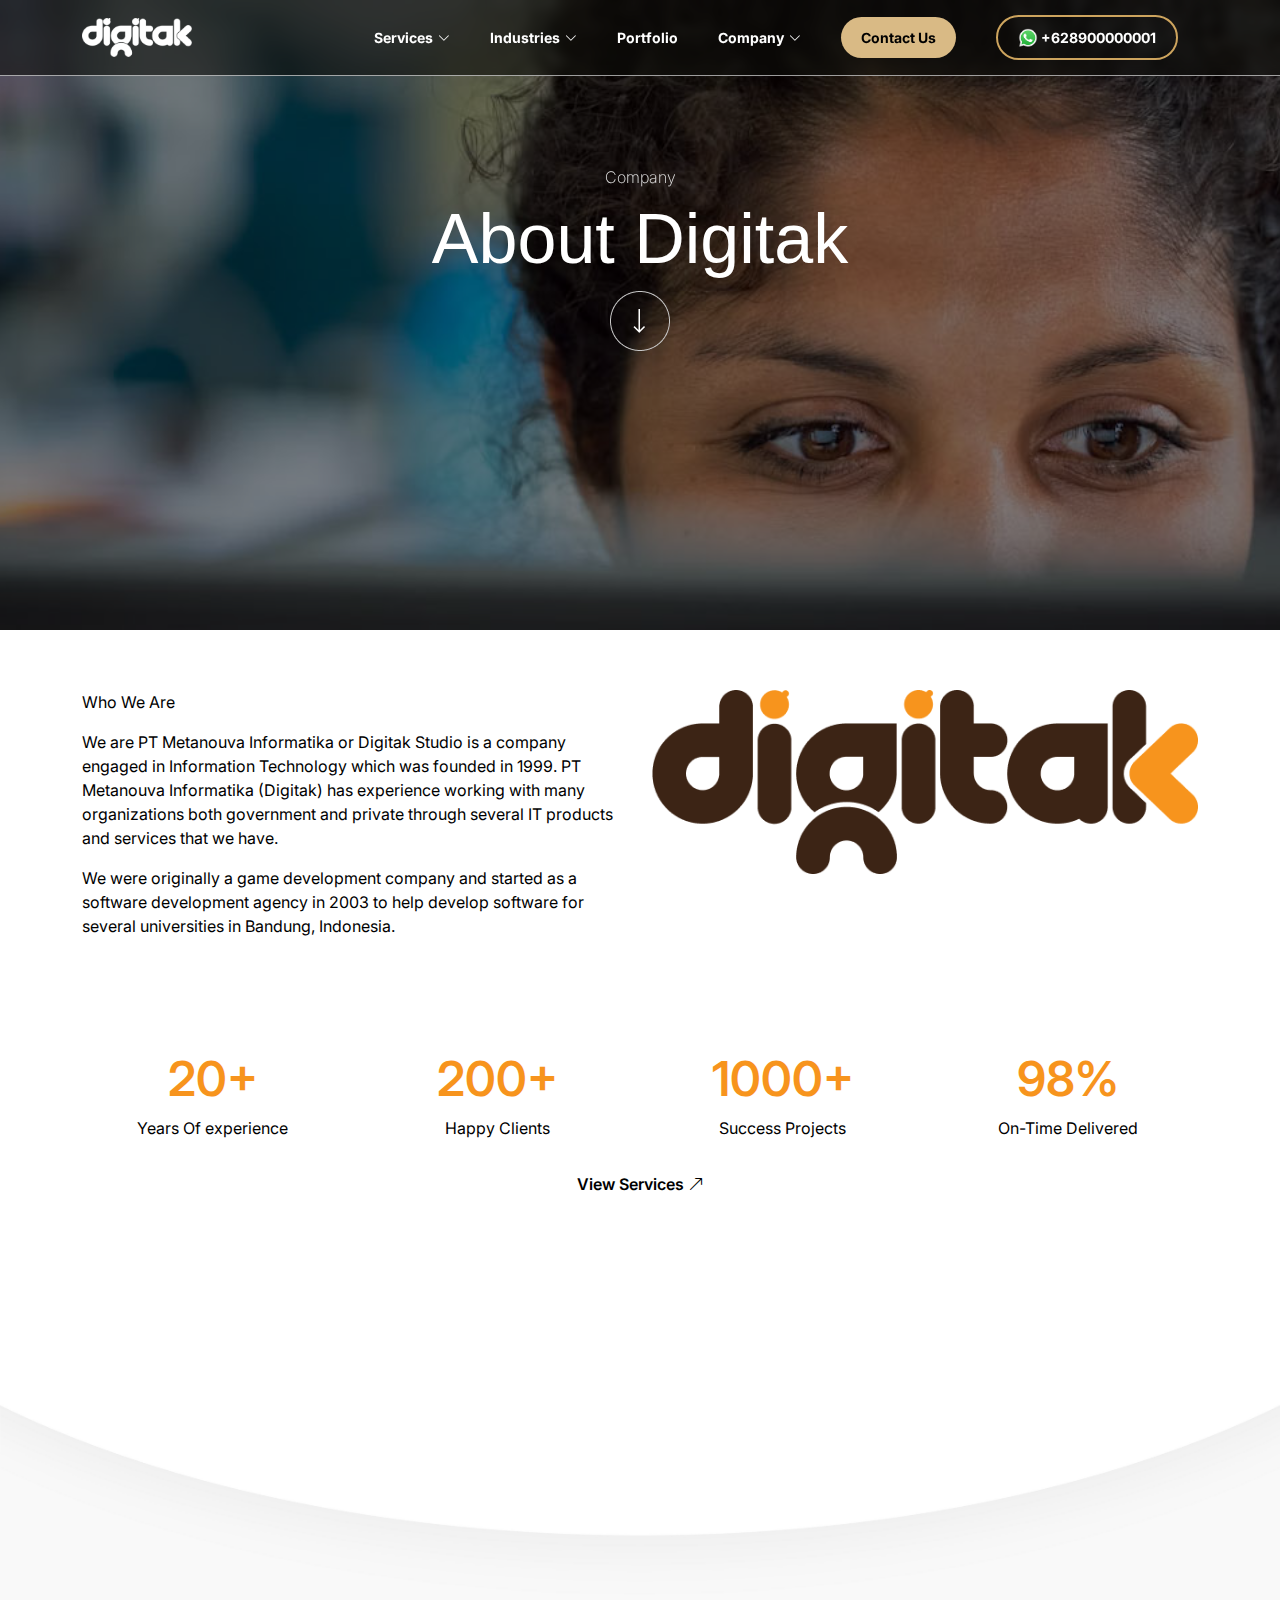
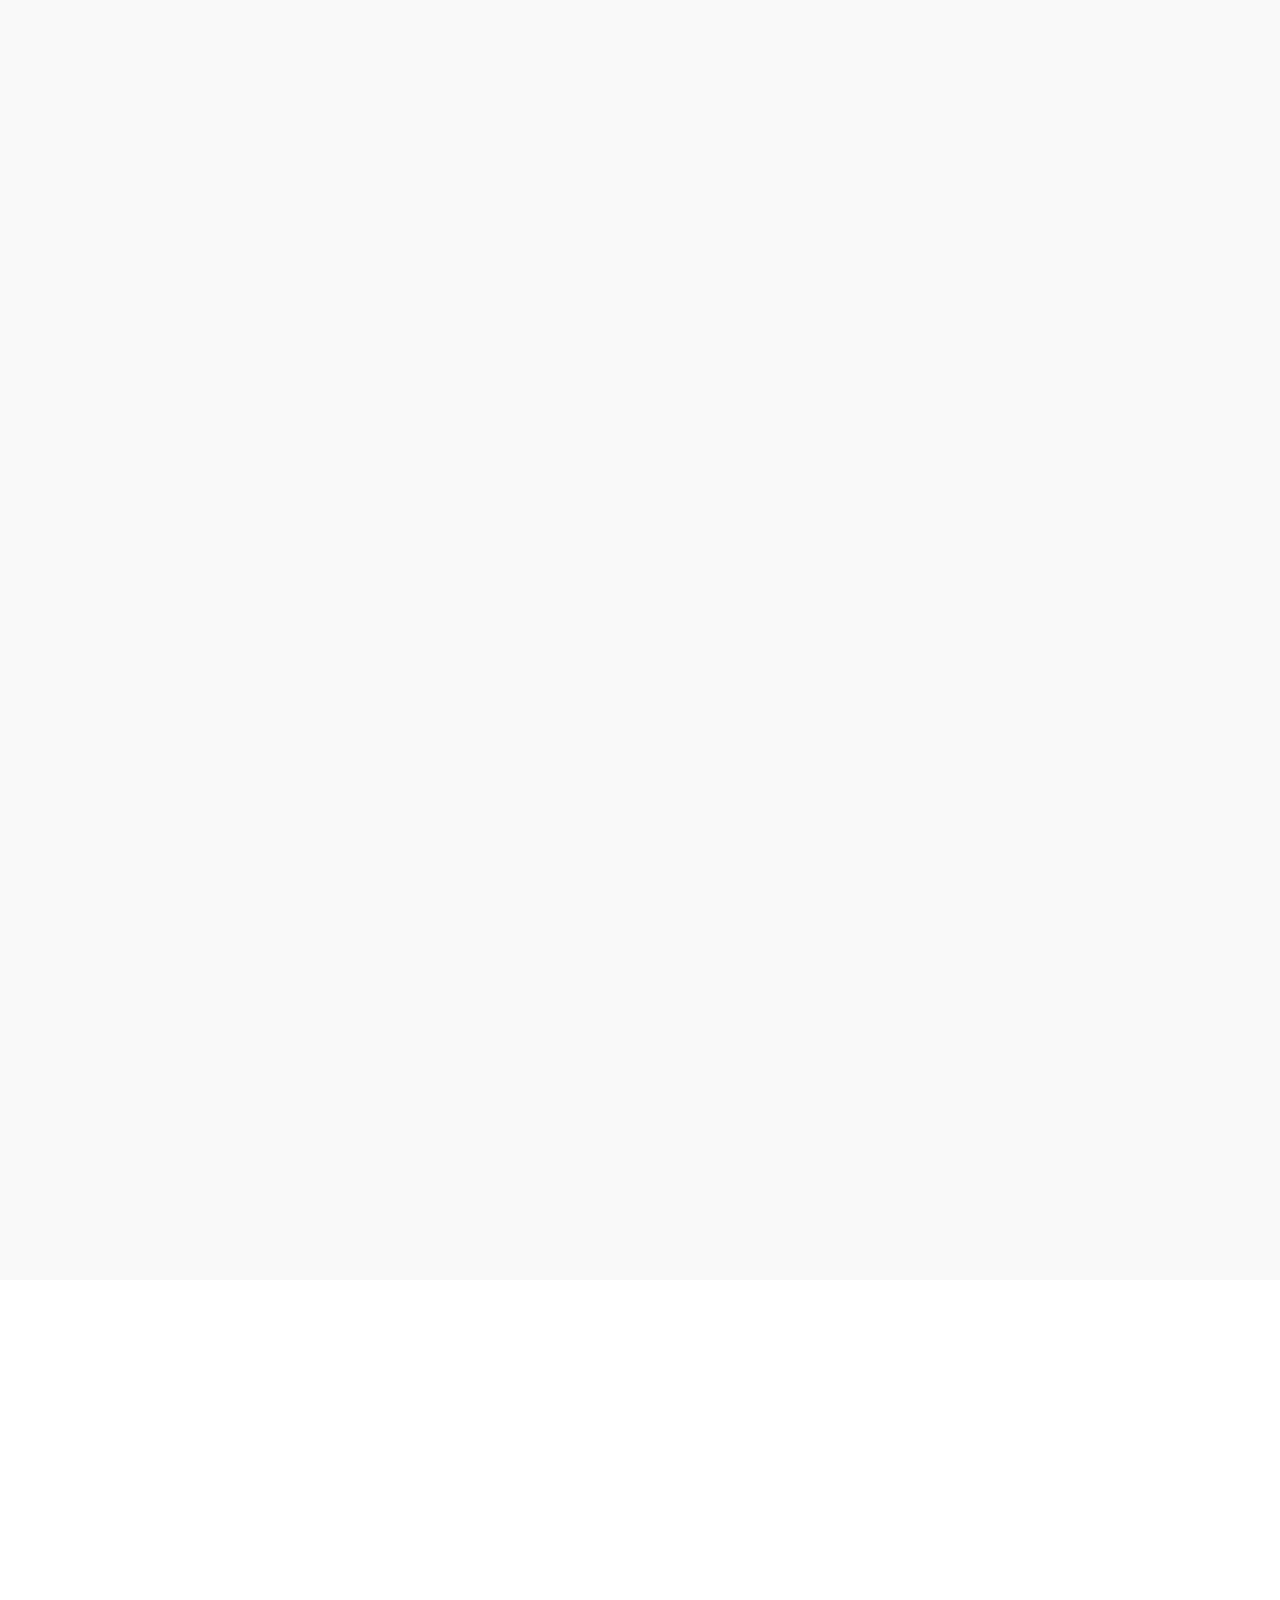
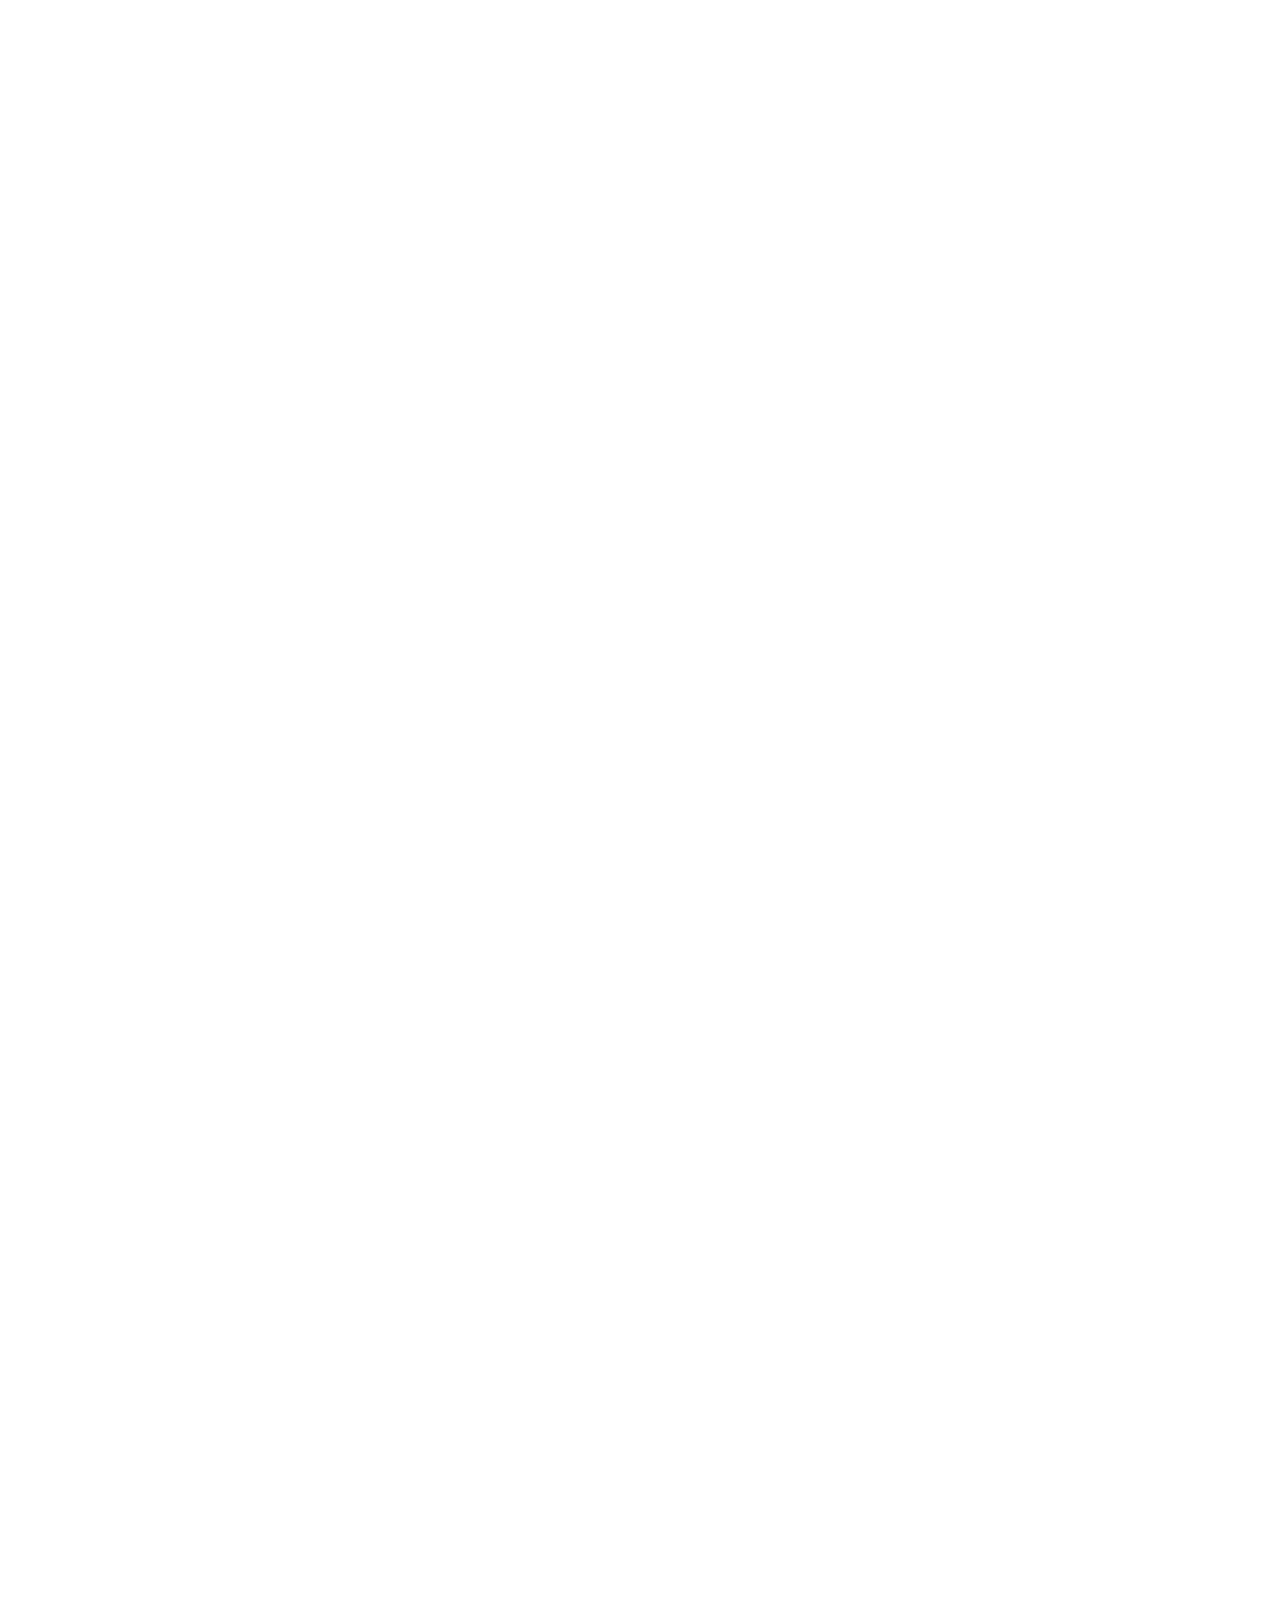
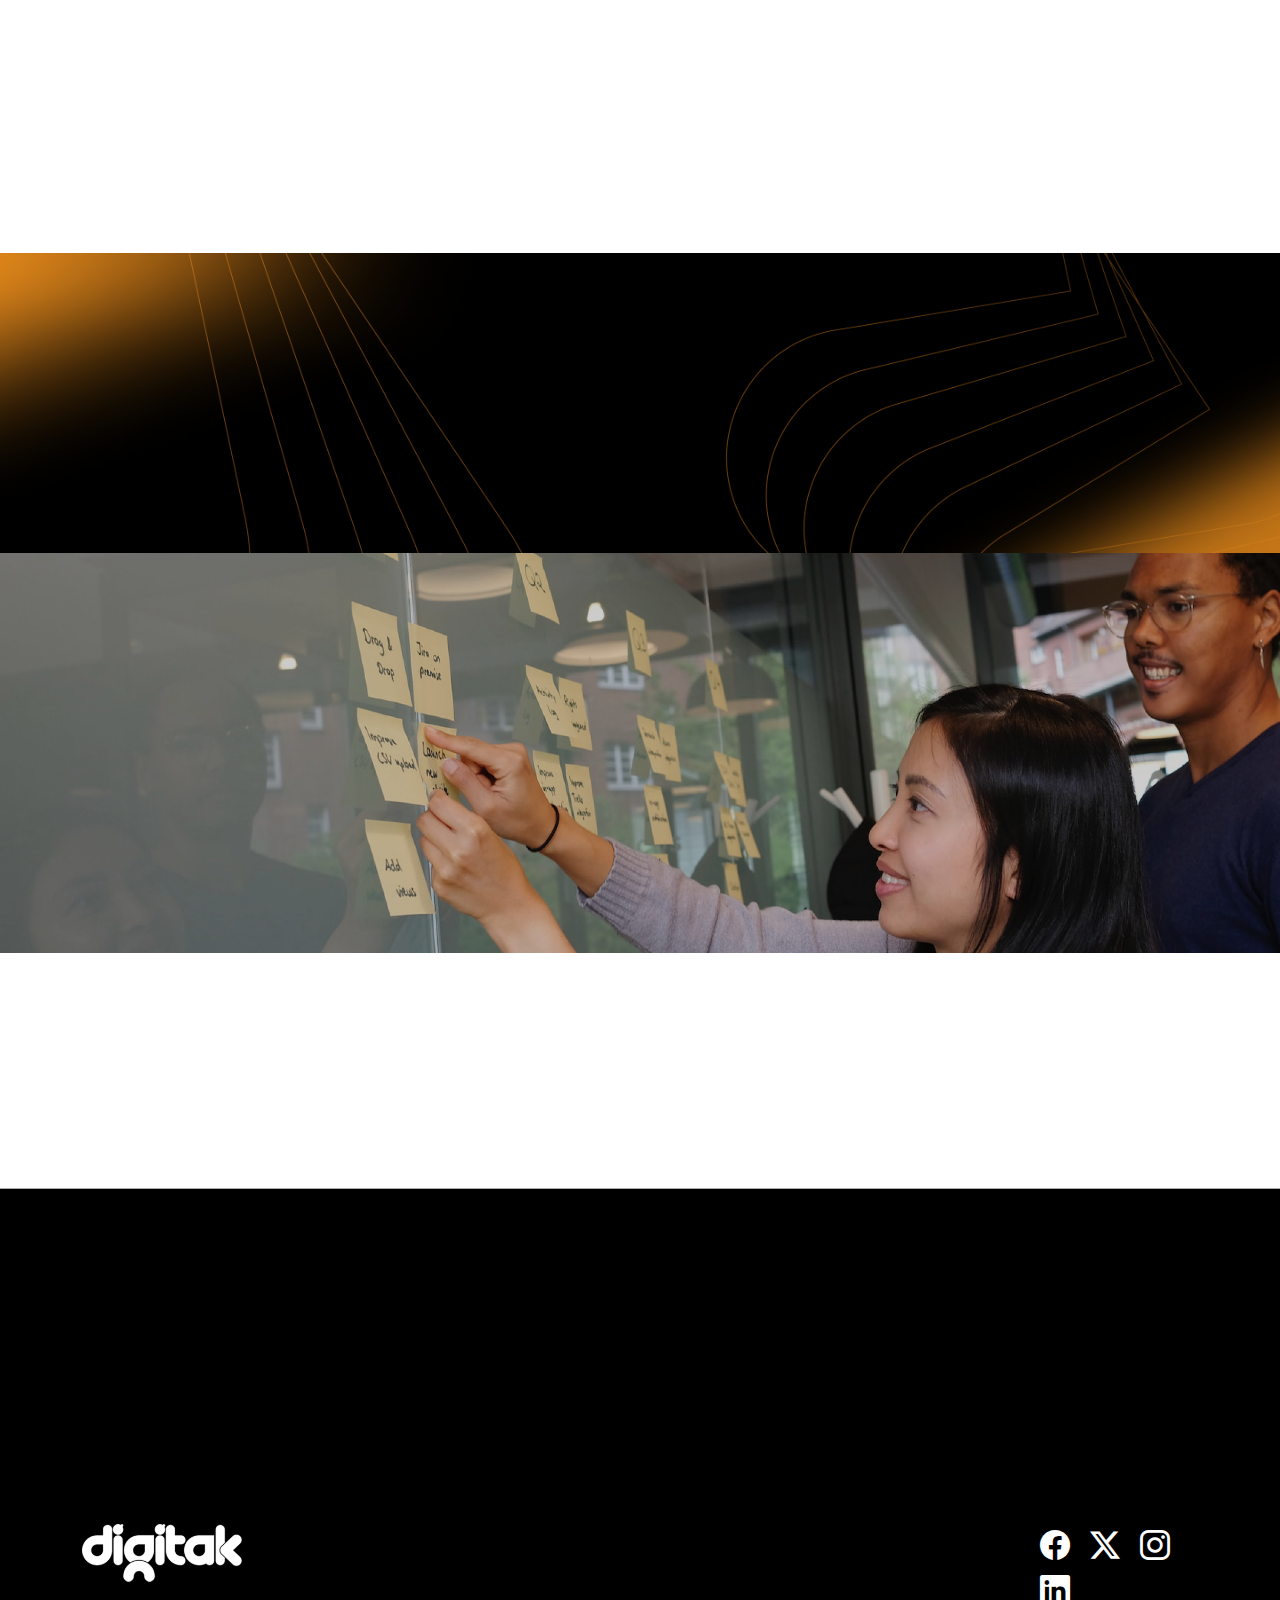
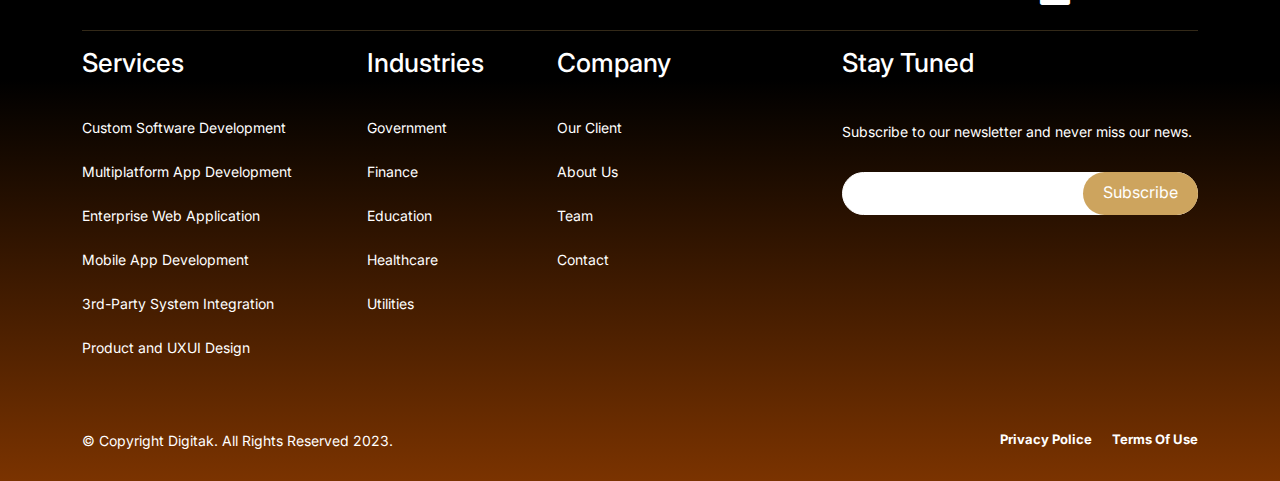
==== about.html @ a36333ca "update" ====
<!DOCTYPE html>
<html lang="en">

<head>
  <meta charset="utf-8">
  <meta content="width=device-width, initial-scale=1.0" name="viewport">

  <title>Digitak Studio - About</title>
  <meta content="" name="description">
  <meta content="" name="keywords">

  <!-- Favicons -->
  <link href="assets/img/favicon.png" rel="icon">
  <link href="assets/img/apple-touch-icon.png" rel="apple-touch-icon">

  <!-- Google Fonts -->
  <link rel="preconnect" href="https://fonts.googleapis.com">
  <link rel="preconnect" href="https://fonts.gstatic.com" crossorigin>
  <link href="https://fonts.googleapis.com/css2?family=Inter:wght@100;200;300;400;500;600;700;800;900&family=Lato:ital,wght@1,900&family=Rethink+Sans:ital,wght@0,400;0,500;0,600;0,700;0,800;1,400;1,500;1,600;1,700;1,800&display=swap" rel="stylesheet">

  <!-- Vendor CSS Files -->
  <link href="assets/vendor/animate.css/animate.min.css" rel="stylesheet">
  <link href="assets/vendor/aos/aos.css" rel="stylesheet">
  <link href="assets/vendor/bootstrap/css/bootstrap.min.css" rel="stylesheet">
  <link href="assets/vendor/bootstrap-icons/bootstrap-icons.css" rel="stylesheet">
  <link href="assets/vendor/boxicons/css/boxicons.min.css" rel="stylesheet">
  <link href="assets/vendor/glightbox/css/glightbox.min.css" rel="stylesheet">
  <link href="assets/vendor/swiper/swiper-bundle.min.css" rel="stylesheet">

  <!-- Template Main CSS File -->
  <link href="assets/css/style.css" rel="stylesheet">

  <!-- =======================================================
  * Template Name: Restaurantly
  * Updated: Sep 20 2023 with Bootstrap v5.3.2
  * Template URL: https://bootstrapmade.com/restaurantly-restaurant-template/
  * Author: BootstrapMade.com
  * License: https://bootstrapmade.com/license/
  ======================================================== -->
</head>

<body>

  <!-- ======= Header ======= -->
  <header id="header" class="fixed-top d-flex align-items-cente">
    <div class="container-fluid container-xl d-flex align-items-center justify-content-lg-between">

      <a href="index.html" class="logo me-auto me-lg-0"><img src="assets/img/logo.png" alt="" class="img-fluid"></a>

      <nav id="navbar" class="navbar navbar order-last order-lg-0">
        <ul>
          <li class="dropdown"><a href="#"><span>Services</span> <i class="bi bi-chevron-down"></i></a>
            <ul>
              <li><a href="services.html">Custom Software Development</a></li>
              <li><a href="services.html">Multiplatform App Development</a></li>
              <li><a href="services.html">Enterprise Web Application</a></li>
              <li><a href="services.html">Mobile App Development</a></li>
              <li><a href="services.html">3rd-Party System Integration</a></li>
              <li><a href="services.html">Product and UI/UX Design</a></li>
            </ul>
          </li>
          <li class="dropdown"><a href="#"><span>Industries</span> <i class="bi bi-chevron-down"></i></a>
            <ul>
              <li><a href="#">Public Sector</a></li>
              <li><a href="#">Finance & Banking</a></li>
              <li><a href="#">Education</a></li>
              <li><a href="#">Healthcare</a></li>
              <li><a href="#">Utilities & Manufacture</a></li>
            </ul>
          </li>
          <li><a class="nav-link scrollto" href="#contact">Portfolio</a></li>
          <li class="dropdown"><a href="#"><span>Company</span> <i class="bi bi-chevron-down"></i></a>
            <ul>
              <li><a href="about.html">About</a></li>
              <li><a href="">Blog</a></li>
              <li><a href="#">Career</a></li>
              <li><a href="#">FAQ</a></li>
            </ul>
          </li>
          <li><a class="nav-link scrollto btns" href="#contact">Contact Us</a></li>
          <li><a class="nav-link scrollto btns-outline" href="#contact">
            <img class="img-fluid wa-icon" src="assets/img/whatsapp-icon.png" alt=""> &nbsp;+628900000001</a>
          </li>
        </ul>
        <i class="bi bi-list mobile-nav-toggle"></i>
      </nav><!-- .navbar -->
      <!-- <a href="#book-a-table" class="book-a-table-btn scrollto d-none d-lg-flex">Book a table</a> -->

    </div>
  </header><!-- End Header -->

  <!-- ======= Hero Section ======= -->
  <section id="subhero-bg" class="sid-flex align-items-center">
    <div class="container position-relative text-center text-lg-start" data-aos="zoom-in" data-aos-delay="100">
      <div class="text-center mt-5">
        <h2>Company</h2>
        <h1>About Digitak</h1>
        <img class="img-fluid mt-2" src="assets/img/icon/arrow.png" alt="">
      </div>
    
    </div>
  </section><!-- End Hero -->

  <main id="main">

    <!-- ======= Why Us Section ======= -->
    <section class="why-us-index bg-white">
      <div class="container" data-aos="fade-up">

        <div class="row mb-5">
          <div class="col-lg-6 text-black">
            <p>Who We Are</p>
            <p>We are PT Metanouva Informatika or Digitak Studio is a company engaged in Information Technology which was founded in 1999. PT Metanouva Informatika (Digitak) has experience working with many organizations both government and private through several IT products and services that we have.</p>
            <p>We were originally a game development company and started as a software development agency in 2003 to help develop software for several universities in Bandung, Indonesia.</p>
          </div>
          <div class="col-lg-6">
            <img class="img-fluid" src="assets/img/logo-color.png" alt="">
          </div>
        </div>

        <div class="row mb-5">
          <div class="counter-index">
            <div class="row mt-5">
              <div class="col-lg-12 text-black">
                <div class="row">
                  <div class="col-lg-3">
                    <h3 class="text-center">20+</h3>
                    <p class="text-center">Years Of experience</p>
                  </div>
                  <div class="col-lg-3">
                    <h3 class="text-center">200+</h3>
                    <p class="text-center">Happy Clients</p>
                  </div>
                  <div class="col-lg-3">
                    <h3 class="text-center">1000+</h3>
                    <p class="text-center">Success Projects</p>
                  </div>
                  <div class="col-lg-3">
                    <h3 class="text-center">98%</h3>
                    <p class="text-center">On-Time Delivered</p>
                  </div>
                </div>
              </div>
            </div>
            <div class="text-center mt-3">
              <a class="text-black fw-semibold" href="#">View Services <i class="bi bi-arrow-up-right"></i></a>
            </div>
          </div>
        </div>
      
      </div>
    </section><!-- End Why Us Section -->

    <!-- ======= technology Section ======= -->
    <section class="technology-index" style="background-image: url('assets/img/circle-bg-2.jpg') !important;height: unset;" >
      <div class="container" data-aos="fade-up">

        <div class="box bg-quote mb-5" data-aos="zoom-in" data-aos-delay="100">
          <div class="row">
            <div class="col-lg-12">
              <h2>Our Values</h2>
              <p style="font-size: 38px;">Being the Best Beneficiary for Self, Client and Society with Totality, Excellence, Professionalism and upholding Ethics.</p>
            </div>
          </div>
        </div>

        <div class="row justify-content-center mt-5">
          <div class="col-lg-6">
            <img class="img-fluid" src="assets/img/about-values.png" alt="">
          </div>
        </div>

      </div>
    </section><!-- End technology Section -->

    <!-- Experience Section -->
    <section class="experience">
      <div class="container">
        <div class="row">
          <div class="col-lg-6" data-aos="zoom-in">
            <div class="section-title">
              <h2 class="mb-2">20+ Years Experience</h2>
              <p>Solving business complexities concerning clients for over 20 years</p>
            </div>
            <div>
              <p>Digitak has been serving its clients from year 1999. Since the inception, we always wanted to give the best of services to our clients, and adhering to this philosophy, we have served so many companies and helped so that these organizations can do wonders in the industry.</p>
              <br>
              <a class="btn btn-primary" href="#" role="button">Contact Us</a>
              <a class="btn btn-outline-primary text-black" href="#" role="button"><img class="img-fluid wa-icon" src="assets/img/whatsapp-icon.png" alt=""> &nbsp;+628900000001</a>
            </div>
          </div>
          <div class="col-lg-6" data-aos="zoom-in">
            <img class="img-fluid" src="assets/img/client-logo-2.png" alt="">
          </div>
        </div>
      </div>
    </section>
    <!-- End Experience Section -->

    <!-- ======= Specials Section ======= -->
    <section id="timeline" class="timeline">
      <div class="container" data-aos="fade-up">

        <div class="section-title">
          <h2>Our Story</h2>
        </div>

        <div class="row" data-aos="fade-up" data-aos-delay="100">
          <div class="col-lg-3">
            <ul class="nav nav-tabs flex-column">
              <li class="nav-item">
                <a class="nav-link" data-bs-toggle="tab" href="#tab-1">2023 - Present</a>
              </li>
              <li class="nav-item">
                <a class="nav-link" data-bs-toggle="tab" href="#tab-2">2020 - 2023</a>
              </li>
              <li class="nav-item">
                <a class="nav-link" data-bs-toggle="tab" href="#tab-3">2015 - 2020</a>
              </li>
              <li class="nav-item">
                <a class="nav-link" data-bs-toggle="tab" href="#tab-4">2003 - 2015</a>
              </li>
              <li class="nav-item">
                <a class="nav-link  active show" data-bs-toggle="tab" href="#tab-5">1999 - 2003</a>
              </li>
            </ul>
          </div>
          <div class="col-lg-9 mt-4 mt-lg-0">
            <div class="tab-content">
              <div class="tab-pane" id="tab-1">
                <div class="row">
                  <div class="col-lg-12 text-black">
                    <h3 class="text-brown">Architecto ut aperiam autem id</h3>
                    <p class="fst-italic">Qui laudantium consequatur laborum sit qui ad sapiente dila parde sonata raqer a videna mareta paulona marka</p>
                    <p>Et nobis maiores eius. Voluptatibus ut enim blanditiis atque harum sint. Laborum eos ipsum ipsa odit magni. Incidunt hic ut molestiae aut qui. Est repellat minima eveniet eius et quis magni nihil. Consequatur dolorem quaerat quos qui similique accusamus nostrum rem vero</p>
                  </div> 
                </div>
              </div>
              <div class="tab-pane" id="tab-2">
                <div class="row">
                  <div class="col-lg-12 text-black">
                    <h3 class="text-brown">Et blanditiis nemo veritatis excepturi</h3>
                    <p class="fst-italic">Qui laudantium consequatur laborum sit qui ad sapiente dila parde sonata raqer a videna mareta paulona marka</p>
                    <p>Ea ipsum voluptatem consequatur quis est. Illum error ullam omnis quia et reiciendis sunt sunt est. Non aliquid repellendus itaque accusamus eius et velit ipsa voluptates. Optio nesciunt eaque beatae accusamus lerode pakto madirna desera vafle de nideran pal</p>
                  </div>
                </div>
              </div>
              <div class="tab-pane" id="tab-3">
                <div class="row">
                  <div class="col-lg-12 text-black">
                    <h3 class="text-brown">Impedit facilis occaecati odio neque aperiam sit</h3>
                    <p class="fst-italic">Eos voluptatibus quo. Odio similique illum id quidem non enim fuga. Qui natus non sunt dicta dolor et. In asperiores velit quaerat perferendis aut</p>
                    <p>Iure officiis odit rerum. Harum sequi eum illum corrupti culpa veritatis quisquam. Neque necessitatibus illo rerum eum ut. Commodi ipsam minima molestiae sed laboriosam a iste odio. Earum odit nesciunt fugiat sit ullam. Soluta et harum voluptatem optio quae</p>
                  </div>
                </div>
              </div>
              <div class="tab-pane" id="tab-4">
                <div class="row">
                  <div class="col-lg-12 text-black">
                    <h3 class="text-brown">Fuga dolores inventore laboriosam ut est accusamus laboriosam dolore</h3>
                    <p class="fst-italic">Totam aperiam accusamus. Repellat consequuntur iure voluptas iure porro quis delectus</p>
                    <p>Eaque consequuntur consequuntur libero expedita in voluptas. Nostrum ipsam necessitatibus aliquam fugiat debitis quis velit. Eum ex maxime error in consequatur corporis atque. Eligendi asperiores sed qui veritatis aperiam quia a laborum inventore</p>
                  </div>
                </div>
              </div>
              <div class="tab-pane active show" id="tab-5">
                <div class="row">
                  <div class="col-lg-12 text-black">
                    <h3 class="text-brown">Foundation of Digitak</h3>
                    <p>PT Metanouva Informatika (Digitak) was founded in 1999. Our main focus this time was to develop a game and with the intention to sell to game developers in Sillicon Valley, US. While we also provide services to agencies / companies in our area of software development. By 2003, we expanded into IT consulting and custom software development. We worked hard to deliver results to the clients regardless of the challenges that we faced during our startup.</p>
                    <img class="img-fluid" src="assets/img/timeline-1.png" alt="">
                  </div>
                </div>
              </div>
            </div>
          </div>
        </div>

      </div>
    </section><!-- End Specials Section -->

    <!-- ======= Why Us Section ======= -->
    <section class="why-us-index bg-white">
      <div class="container" data-aos="fade-up">
        
        <div class="why-us-title">
          <div class="row">
            <div class="col-lg-6">
              <h2>Why is Digitak the right partner for your business</h2>
            </div>
            <div class="col-lg-6">
              <p>We leverage our extensive experience and talented resource pool to deliver the top-notch Software Development Services for businesses. Over the years, we have succeeded in keeping up the trust placed in us by our customer and established long term relations.</p>
            </div>
          </div>
          
        </div>

        <div class="row g-0">

          <div class="col-lg-4">
            <div class="box bg-white" data-aos="zoom-in" data-aos-delay="100">
              <img src="assets/img/icon/whyus-1.png" alt="">
              <h4>One-Stop Solution</h4>
              <p>We offers end-to-end IT services, design, development, quality assurance with dedicated group of experts for various industry domains and technologies.</p>
            </div>
          </div>

          <div class="col-lg-4">
            <div class="box bg-white" data-aos="zoom-in" data-aos-delay="100">
              <img src="assets/img/icon/whyus-2.png" alt="">
              <h4>Customer Focus</h4>
              <p>In this constantly changing and challenging business world, we aim to provide competent advice as per the custom needs of the client to meet their business goals</p>
            </div>
          </div>

          <div class="col-lg-4">
            <div class="box bg-white" data-aos="zoom-in" data-aos-delay="100">
              <img src="assets/img/icon/whyus-3.png" alt="">
              <h4>Commitment</h4>
              <p>We deliver the maximum value to our customers by becoming their reliable technology partner. Our success is defined by the success of our customer.</p>
            </div>
          </div>

        </div>
      </div>
    </section><!-- End Why Us Section -->

    <!-- Our Process Section -->
    <section class="our-process-index">
      <div class="container">
        <div class="row">

          <div class="col-lg-6" data-aos="fade-right">
            <div class="section-title">
              <h2 class="mb-2">Our Process</h2>
              <p>Our streamlined process ensures
                <br>simplicity and efficiency.
              </p>
              <img class="img-fluid mt-2" src="assets/img/our-process-img.png" alt="">
            </div>
          </div>

          <div class="col-lg-6" data-aos="fade-left">
            <img class="img-fluid" src="assets/img/our-process.png" alt="">
          </div>

        </div>

      </div>
    </section>
    <!-- End Our Process Section -->

    <!-- ======= CTA Section ======= -->
    <section class="cta">
      <div class="container" data-aos="fade-up">
        
        <div class="section-title">
          <h2 class="mb-4">Build impactful products faster than <br> the competition</h2>
          <div class="text-center">
            <a href="" class="button-cta">Contact Us</a>
            <a href="" class="button-cta-outline">
              <img class="img-fluid wa-icon" src="assets/img/whatsapp-icon.png" alt=""> &nbsp;+628900000001
            </a>
        </div>

      </div>
    </section><!-- End CTA Section -->

    <section class="cta-2">
    </section><!-- End CTA Section -->

    <!-- ======= technology Section ======= -->
    <section class="find-us">
      <div class="container" data-aos="fade-up">
        <div class="row g-0">
          <div class="col-lg-4 p-5">
            <h2 class="mb-2">Find Us</h2>
            <p class="mb-2">Jl. Gn. Batu Dalam Komplek Citra Asri Permai No.C-26, Pasirkaliki, Kec. Cimahi Utara, Kota Cimahi, Jawa Barat 40514</p>
            <h2 class="mt-5 mb-2">Message Us</h2>
            <p class="mb-2">info@digitak.id</p>
            <p class="mb-2">+6281210002000</p>
          </div>
          <div class="col-lg-8 map-responsive">
            <iframe src="https://www.google.com/maps/embed?pb=!1m14!1m8!1m3!1d15844.197667285318!2d107.5701058!3d-6.8846843!3m2!1i1024!2i768!4f13.1!3m3!1m2!1s0x2e68e87efc5c250f%3A0xd92f1f799362bdc0!2sPT.%20Metanouva%20Informatika!5e0!3m2!1sid!2sid!4v1706769152671!5m2!1sid!2sid" width="864" height="450" style="border:0;" allowfullscreen="" loading="lazy" referrerpolicy="no-referrer-when-downgrade"></iframe>
          </div>
        </div>

      </div>
    </section><!-- End technology Section -->


  </main><!-- End #main -->

  <!-- ======= Footer ======= -->
  <footer id="footer">
    <div class="footer-top">
      <div class="container">
        <div class="row">
          <div class="col-lg-10">
            <img style="max-width: 10rem;" src="assets/img/logo.png" alt="">
          </div>
          <div class="col-lg-2">
            <a href=""><i class="bi bi-facebook"></i></a>
            <a href=""><i class="bi bi-twitter-x"></i></a>
            <a href=""><i class="bi bi-instagram"></i></a>
            <a href=""><i class="bi bi-linkedin"></i></a>
          </div>
        </div>

        <hr>

        <div class="row">


          <div class="col-lg-3 col-md-6 footer-links">
            <h4>Services</h4>
            <ul>
              <li><a href="#">Custom Software Development</a></li>
              <li><a href="#">Multiplatform App Development</a></li>
              <li><a href="#">Enterprise Web Application</a></li>
              <li><a href="#">Mobile App Development</a></li>
              <li><a href="#">3rd-Party System Integration</a></li>
              <li><a href="#">Product and UXUI Design</a></li>
            </ul>
          </div>

          <div class="col-lg-2 col-md-6 footer-links">
            <h4>Industries</h4>
            <ul>
              <li><a href="#">Government</a></li>
              <li><a href="#">Finance</a></li>
              <li><a href="#">Education</a></li>
              <li><a href="#">Healthcare</a></li>
              <li><a href="#">Utilities</a></li>
            </ul>
          </div>

          <div class="col-lg-3 col-md-6 footer-links">
            <h4>Company</h4>
            <ul>
              <li><a href="#">Our Client</a></li>
              <li><a href="#">About Us</a></li>
              <li><a href="#">Team</a></li>
              <li><a href="#">Contact</a></li>
            </ul>
          </div>

          <div class="col-lg-4 col-md-6 footer-newsletter">
            <h4>Stay Tuned</h4>
            <p>Subscribe to our newsletter and never miss our news.</p>
            <form action="" method="post">
              <input type="email" name="email"><input type="submit" value="Subscribe">
            </form>

          </div>

        </div>

        <div class="row">
          <div class="col-lg-6">
            <div class="copyright">
              &copy; Copyright Digitak. All Rights Reserved 2023.
            </div>
          </div>
          <div class="col-lg-6">
            <div class="credits">
              <a href=""><strong class="text-white">Privacy Police</strong></a>&nbsp;&nbsp;&nbsp;&nbsp;
              <a href=""><strong class="text-white">Terms Of Use</strong></a>
            </div>
          </div>
        </div>
      </div>
    </div>

  </footer><!-- End Footer -->

  <!-- <div id="preloader"></div> -->
  <a href="#" class="back-to-top d-flex align-items-center justify-content-center"><i class="bi bi-arrow-up-short"></i></a>

  <!-- Vendor JS Files -->
  <script src="assets/vendor/aos/aos.js"></script>
  <script src="assets/vendor/bootstrap/js/bootstrap.bundle.min.js"></script>
  <script src="assets/vendor/glightbox/js/glightbox.min.js"></script>
  <script src="assets/vendor/isotope-layout/isotope.pkgd.min.js"></script>
  <script src="assets/vendor/swiper/swiper-bundle.min.js"></script>
  <script src="assets/vendor/php-email-form/validate.js"></script>

  <!-- Template Main JS File -->
  <script src="assets/js/main.js"></script>

</body>

</html>
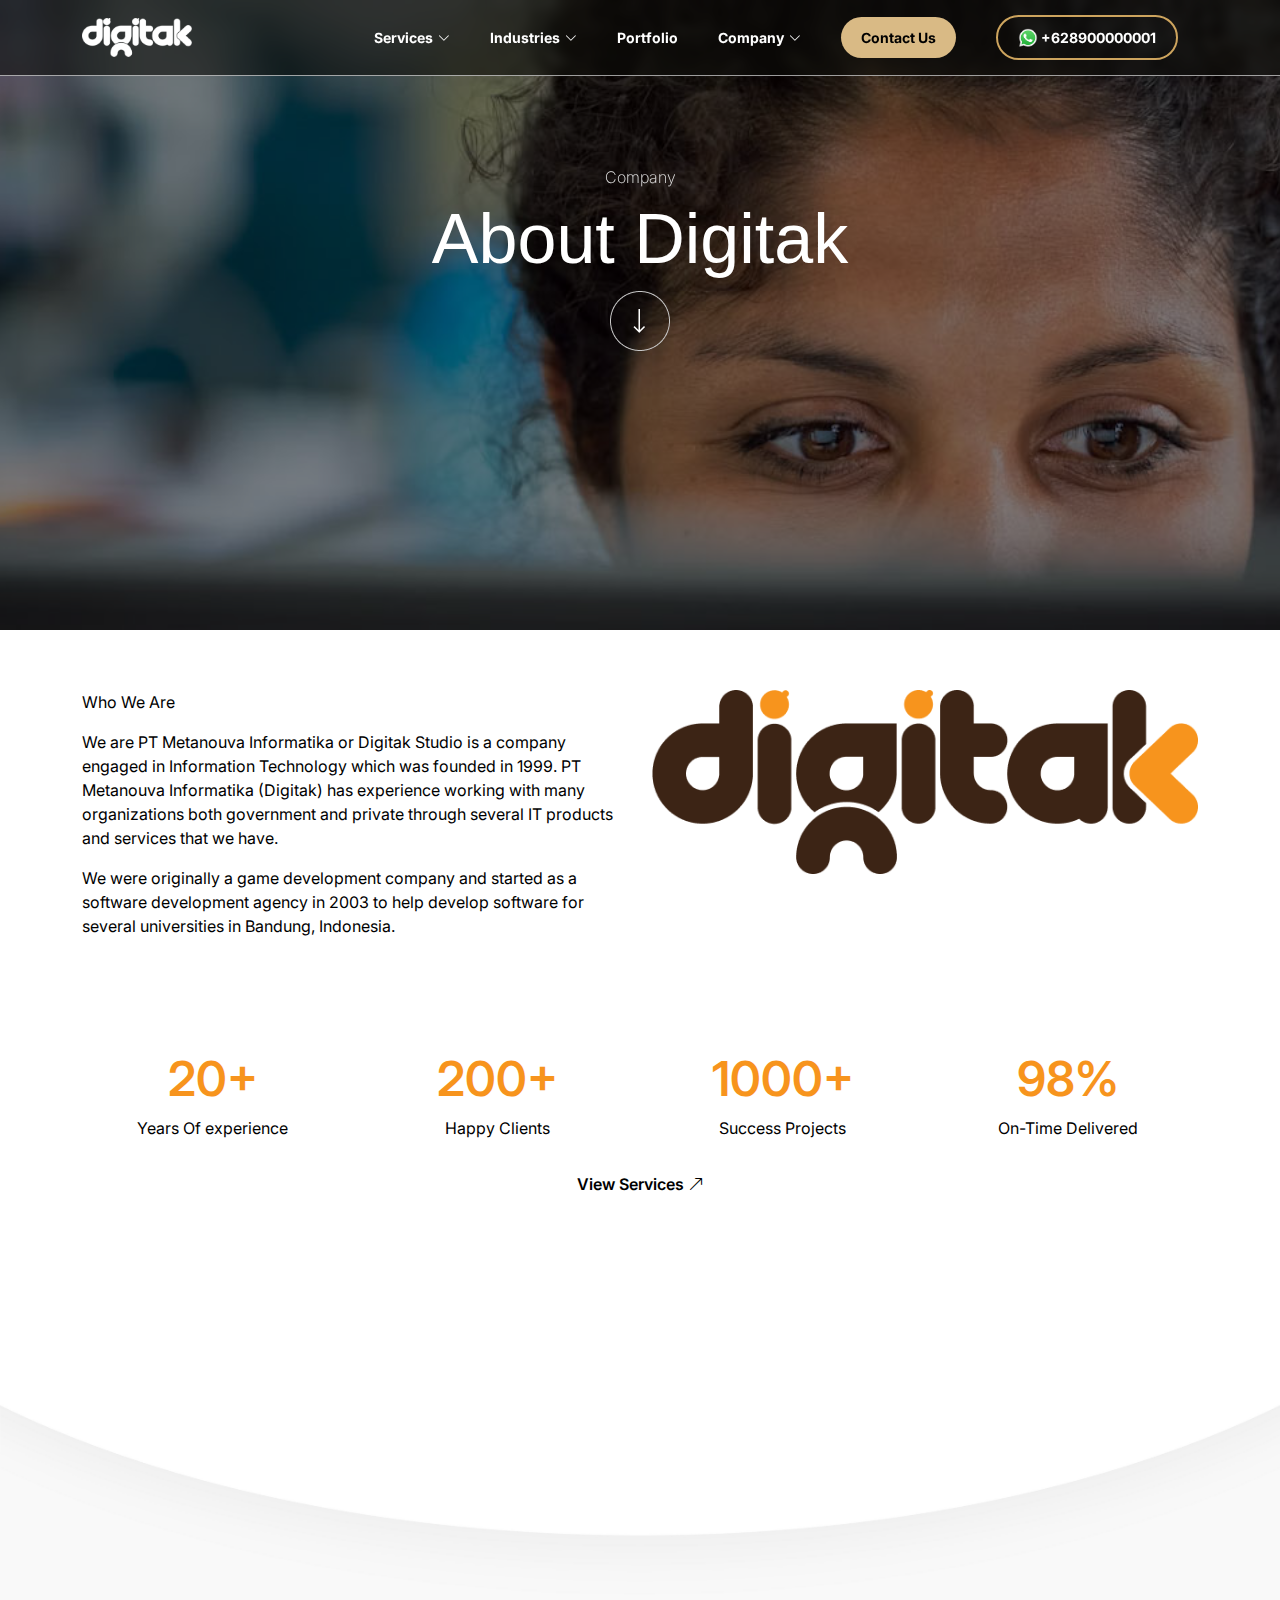
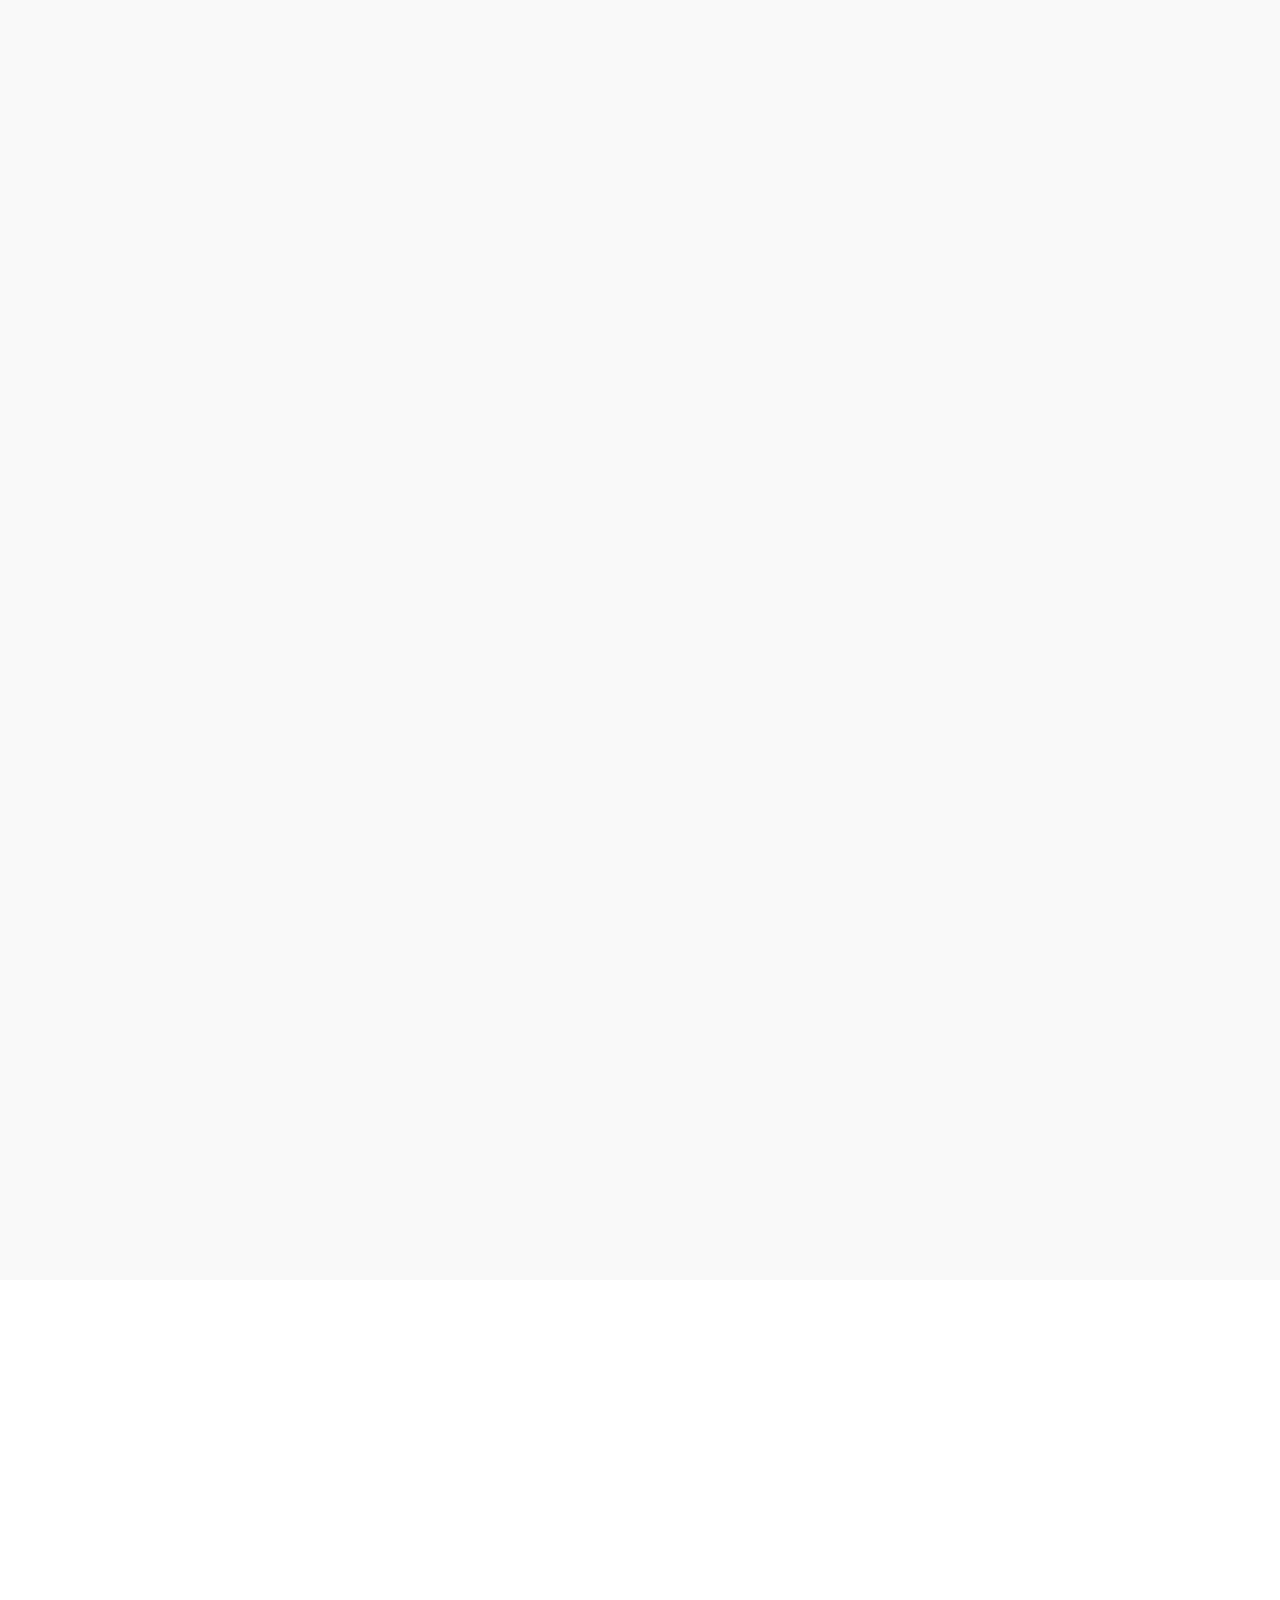
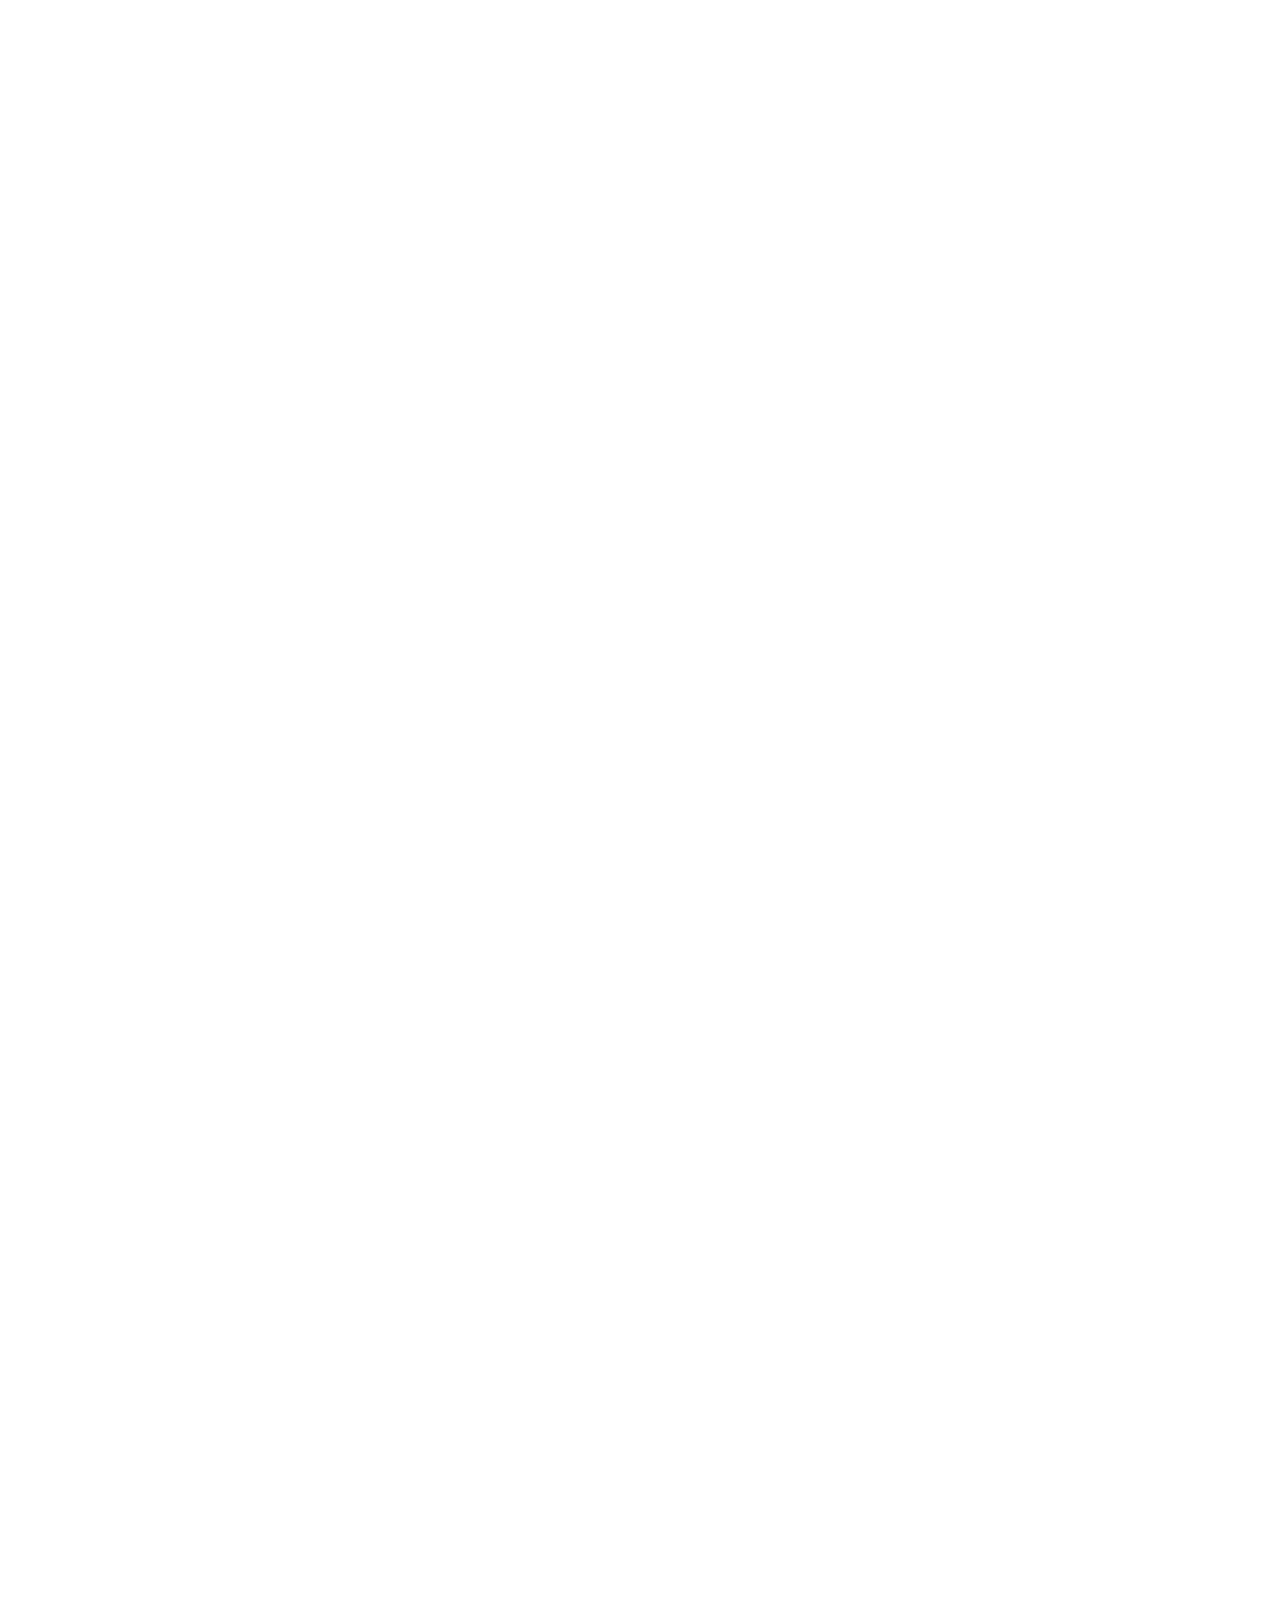
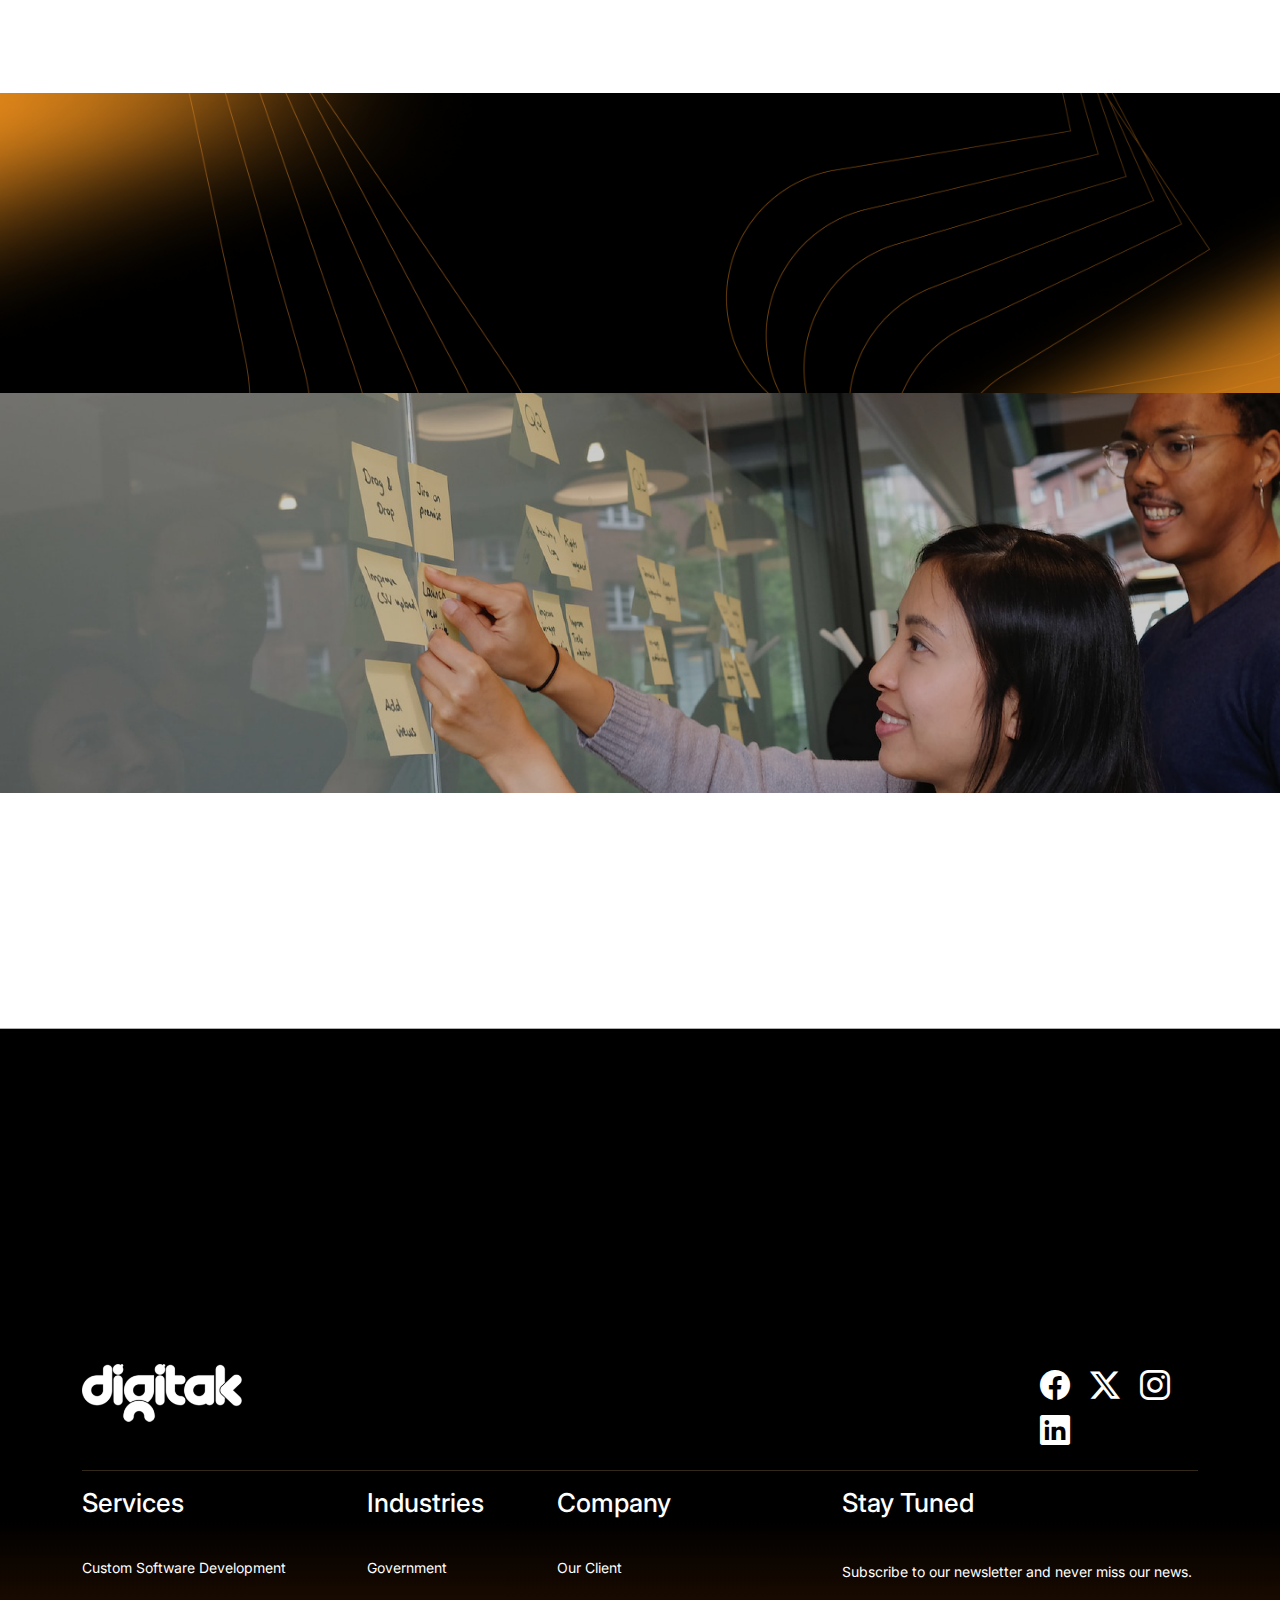
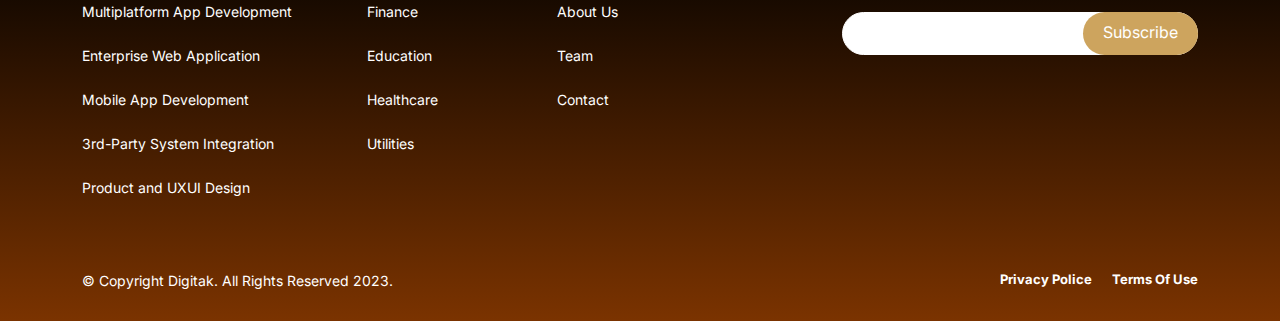
==== commit b5015f2d: "add public sector page" ====
--- a/about.html
+++ b/about.html
@@ -61,11 +61,11 @@
           </li>
           <li class="dropdown"><a href="#"><span>Industries</span> <i class="bi bi-chevron-down"></i></a>
             <ul>
-              <li><a href="#">Public Sector</a></li>
-              <li><a href="#">Finance & Banking</a></li>
-              <li><a href="#">Education</a></li>
-              <li><a href="#">Healthcare</a></li>
-              <li><a href="#">Utilities & Manufacture</a></li>
+              <li><a href="public-sector.html">Public Sector</a></li>
+              <li><a href="public-sector.html">Finance & Banking</a></li>
+              <li><a href="public-sector.html">Education</a></li>
+              <li><a href="public-sector.html">Healthcare</a></li>
+              <li><a href="public-sector.html">Utilities & Manufacture</a></li>
             </ul>
           </li>
           <li><a class="nav-link scrollto" href="#contact">Portfolio</a></li>
@@ -474,7 +474,7 @@
 
   </footer><!-- End Footer -->
 
-  <!-- <div id="preloader"></div> -->
+  <div id="preloader"></div>
   <a href="#" class="back-to-top d-flex align-items-center justify-content-center"><i class="bi bi-arrow-up-short"></i></a>
 
   <!-- Vendor JS Files -->
--- a/assets/css/style.css
+++ b/assets/css/style.css
@@ -1222,6 +1222,101 @@
   color: #3c2415;
 }
 
+
+/*--------------------------------------------------------------
+# Public Sector
+--------------------------------------------------------------*/
+
+.public-sector {
+  background: #F9F9F9;
+}
+
+.public-sector .public-sector-title {
+  padding-bottom: 40px;
+}
+
+.public-sector .public-sector-title p {
+  font-size: 16px;
+  font-weight: 400;
+  padding: 0;
+  line-height: auto;
+  margin: 0 0 5px 0;
+  letter-spacing: unset;
+  text-transform:unset;
+  color: black;
+  font-family: 'Inter', sans-serif;
+}
+
+.public-sector .public-sector-title h2 {
+  margin: 0;
+  margin: 0;
+  font-size: 38px;
+  font-weight: 400;
+  font-family: 'Inter', sans-serif;
+  color: #3C2415;
+}
+
+.public-sector .box {
+  padding: 35px 30px;
+  /* box-shadow: 0px 2px 15px rgba(0, 0, 0, 0.1); */
+  transition: all ease-in-out 0.3s;
+  background: #F9F9F9;
+  border: 1px solid #efefef;
+  /* height: 18rem; */
+}
+
+.public-sector .box span {
+  display: block;
+  font-size: 28px;
+  font-weight: 700;
+  color: #cda45e;
+}
+
+.public-sector .box h4 {
+  font-size: 28px;
+  font-weight: 400;
+  padding: 0;
+  margin: 0px;
+  color: black;
+}
+
+.public-sector .box p {
+  color: black;
+  font-size: 16px;
+  margin: 0;
+  padding: 0;
+  margin-bottom: 20px;
+  font-weight: 300;
+}
+
+.public-sector .box a {
+  color: black;
+  font-size: 16px;
+  margin: 0;
+  padding: 0;
+  font-weight: 600;
+}
+
+.public-sector .box a:hover {
+  color: #cda45e;
+}
+
+.public-sector .box:hover {
+  background: white;
+  /* padding: 30px 30px 70px 30px; */
+  box-shadow: 10px 15px 30px rgba(0, 0, 0, 0.18);
+  transition: 0.3s;
+}
+
+.public-sector .box:hover h4{
+  color: #cda45e;
+}
+
+.public-sector .box:hover span,
+.public-sector .box:hover p {
+  color: #3c2415;
+}
+
 /*--------------------------------------------------------------
 # Testi Index
 --------------------------------------------------------------*/
@@ -1328,7 +1423,7 @@
 --------------------------------------------------------------*/
 .industry-index {
   background-color: #FFFFFF;
-  padding: 10rem 0;
+  padding: 5rem 0;
 }
 
 .industry-index .section-title {
@@ -1381,7 +1476,7 @@
 --------------------------------------------------------------*/
 .our-process-index {
   background-color: #FFFFFF;
-  padding: 10rem 0;
+  padding: 5rem 0;
 }
 
 .our-process-index .section-title {
@@ -1416,7 +1511,7 @@
 --------------------------------------------------------------*/
 .blog-index {
   background-color: #FFFFFF;
-  padding: 10rem 0;
+  padding: 5rem 0;
 }
 
 .blog-index .section-title {
@@ -2781,6 +2876,41 @@
   padding-bottom: 10px;
 }
 
+.sub-hero-2 {
+  background-color: black;
+  padding: 2rem 0;
+}
+
+.sub-hero-2 .section-title {
+  padding-bottom: 40px;
+  align-items: left;
+  text-align: left;
+}
+
+.sub-hero-2 .section-title p {
+  font-size: 18px;
+  font-weight: 300;
+  padding: 0;
+  margin: 0 0 5px 0;
+  letter-spacing: unset;
+  text-transform:unset;
+  color: white;
+  font-family: 'Inter', sans-serif;
+}
+
+.sub-hero-2 .section-title h2 {
+  margin: 0;
+  margin: 0;
+  font-size: 58px;
+  letter-spacing: unset;
+  text-transform:unset;
+  line-height: normal;
+  font-weight: 400;
+  font-family: 'Inter', sans-serif;
+  color: white;
+  padding-bottom: 10px;
+}
+
 .btn-primary{
   background: #cda45e;
   border: 0;
@@ -2945,6 +3075,10 @@
     background-position-x: 36rem !important;
 }
 
+.bg-primary {
+  background-color: white !important;
+}
+
 .bg-secondary {
   background-color: #f9f9f9 !important;
 }
